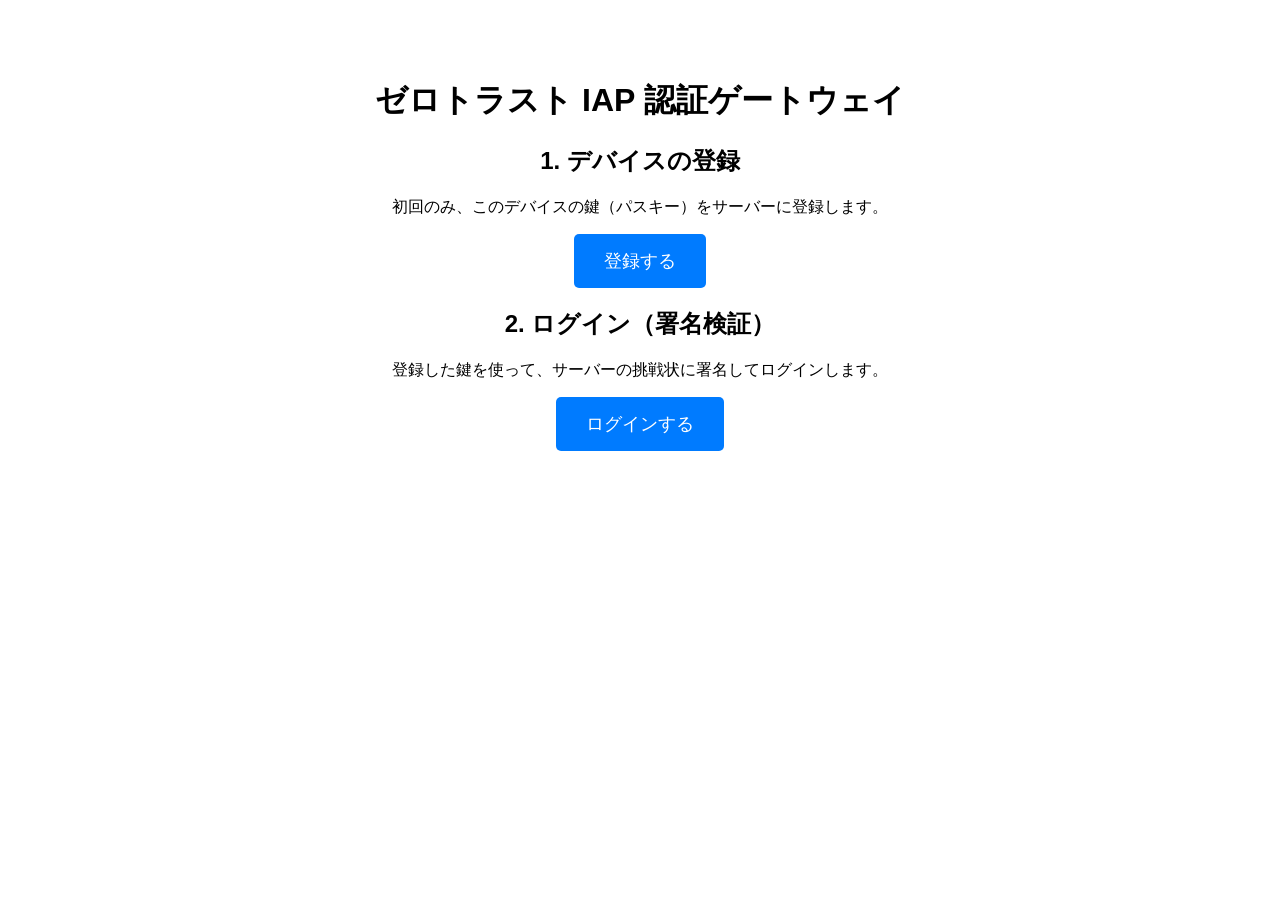
==== frontend/index.html @ 7bb207ce "Initial commit" ====
<!DOCTYPE html>
<html lang="ja">
<head>
    <meta charset="UTF-8">
    <title>WebAuthn Demo (Week 9)</title>
    <link rel="stylesheet" href="style.css">
</head>
<body>
    <div class="container">
        <h1>ゼロトラスト IAP 認証ゲートウェイ</h1>
        
        <div class="card">
            <h2>1. デバイスの登録</h2>
            <p>初回のみ、このデバイスの鍵（パスキー）をサーバーに登録します。</p>
            <button onclick="registerUser()">登録する</button>
        </div>

        <div class="card">
            <h2>2. ログイン（署名検証）</h2>
            <p>登録した鍵を使って、サーバーの挑戦状に署名してログインします。</p>
            <button onclick="loginUser()">ログインする</button>
        </div>

        <div id="result" style="margin-top: 20px; padding: 10px; border-radius: 5px; display: none;"></div>
    </div>
    <script src="script.js"></script>
</body>
</html>
---- frontend/style.css ----
body { 
    font-family: sans-serif; 
    text-align: center; 
    padding: 50px; 
}

button { 
    padding: 15px 30px; 
    font-size: 18px; 
    cursor: pointer; 
    background-color: #007bff; 
    color: white; 
    border: none; 
    border-radius: 5px; 
    transition: background-color 0.2s;
}

button:hover { 
    background-color: #0056b3; 
}

#result { 
    margin-top: 20px; 
    font-weight: bold; 
    word-break: break-all; 
    text-align: left; 
    background: #f4f4f4; 
    padding: 15px; 
    border-radius: 5px; 
    display: none; /* 初期状態では非表示 */
}
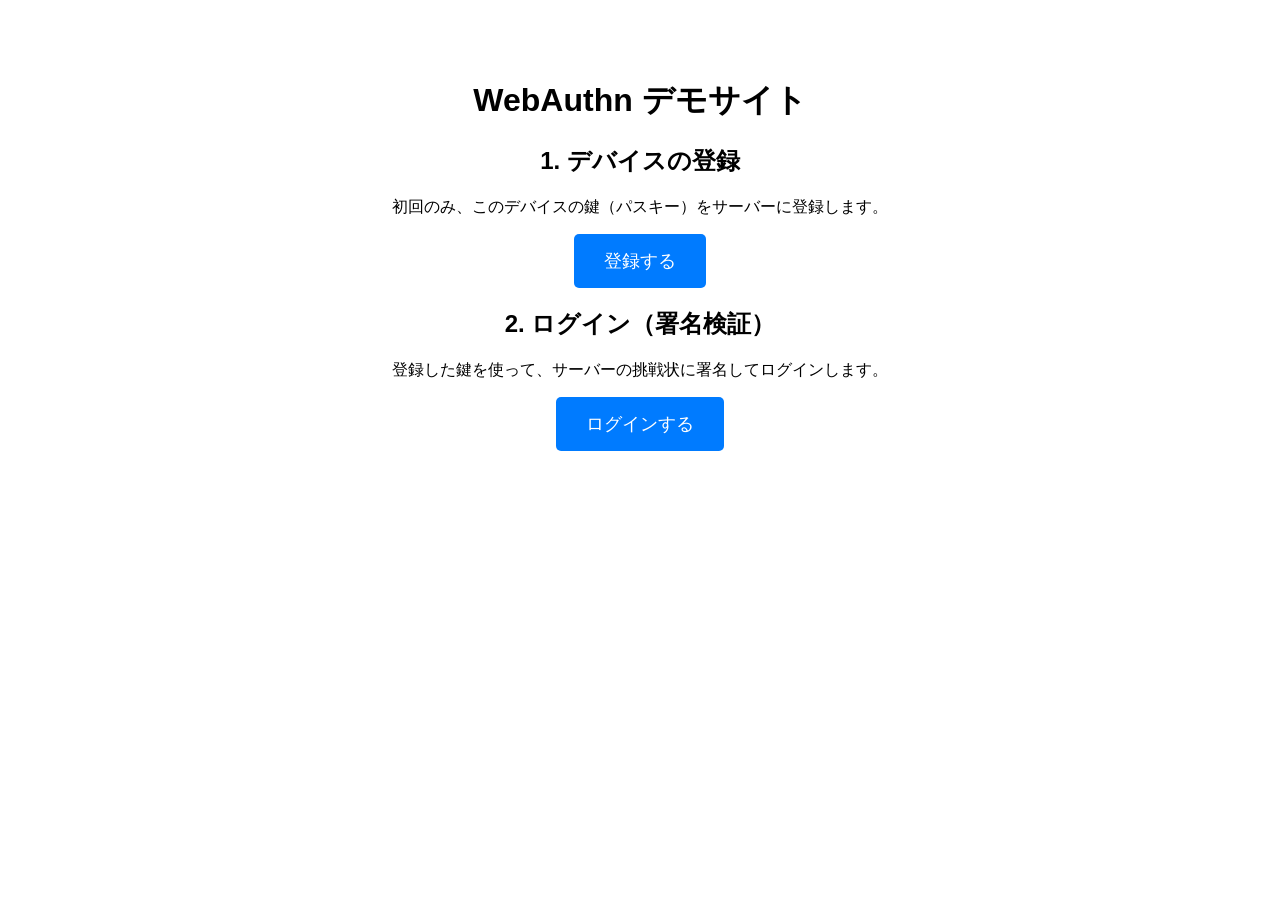
==== commit 6cbf6f01: "Update index.html" ====
--- a/frontend/index.html
+++ b/frontend/index.html
@@ -2,12 +2,12 @@
 <html lang="ja">
 <head>
     <meta charset="UTF-8">
-    <title>WebAuthn Demo (Week 9)</title>
+    <title>WebAuthn Demo</title>
     <link rel="stylesheet" href="style.css">
 </head>
 <body>
     <div class="container">
-        <h1>ゼロトラスト IAP 認証ゲートウェイ</h1>
+        <h1>WebAuthn デモサイト</h1>
         
         <div class="card">
             <h2>1. デバイスの登録</h2>
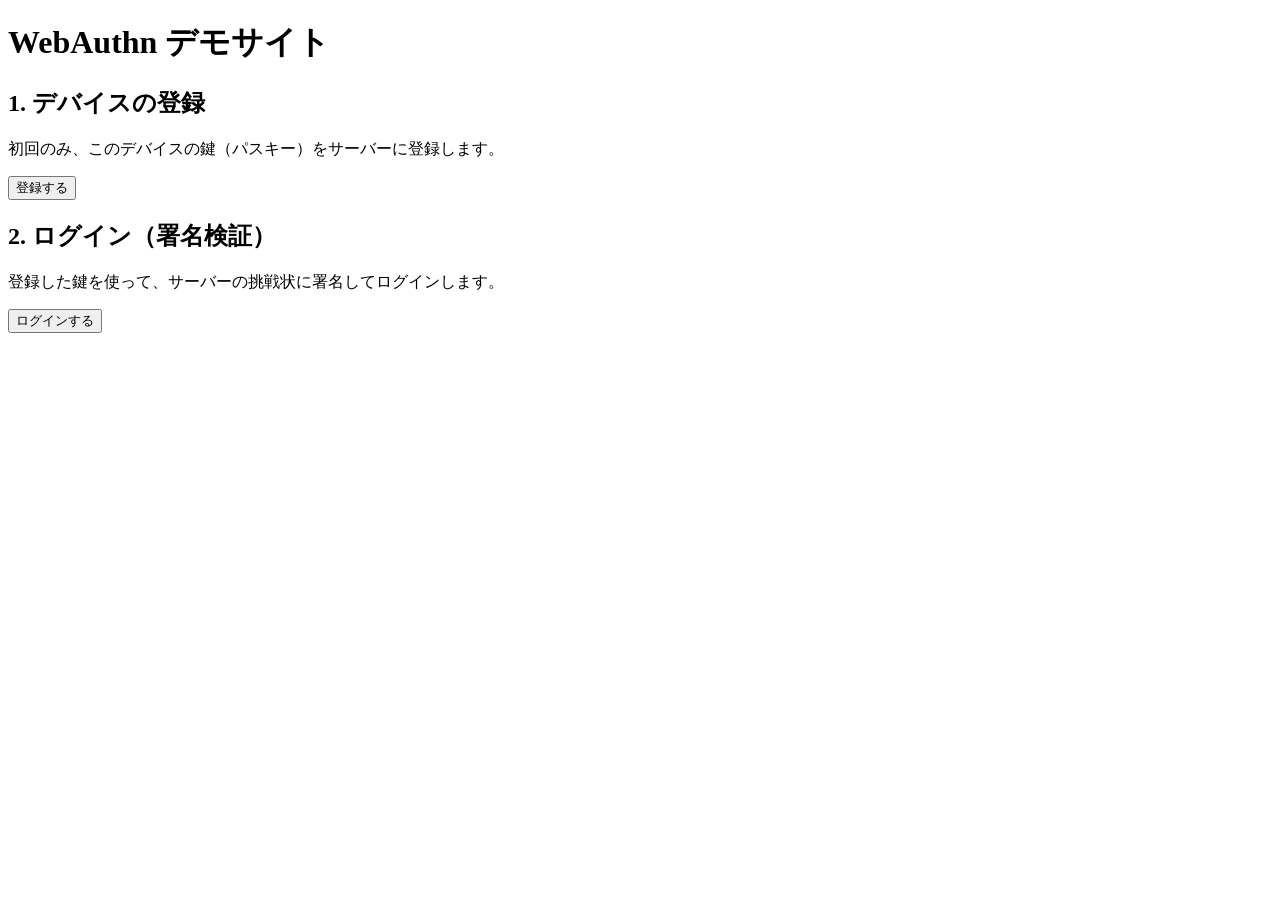
==== commit 49949a57: "Minor correction" ====
--- a/frontend/index.html
+++ b/frontend/index.html
@@ -3,7 +3,7 @@
 <head>
     <meta charset="UTF-8">
     <title>WebAuthn Demo</title>
-    <link rel="stylesheet" href="style.css">
+    <link rel="stylesheet" href="/style.css">
 </head>
 <body>
     <div class="container">
@@ -23,6 +23,6 @@
 
         <div id="result" style="margin-top: 20px; padding: 10px; border-radius: 5px; display: none;"></div>
     </div>
-    <script src="script.js"></script>
+    <script src="/script.js"></script>
 </body>
 </html>
